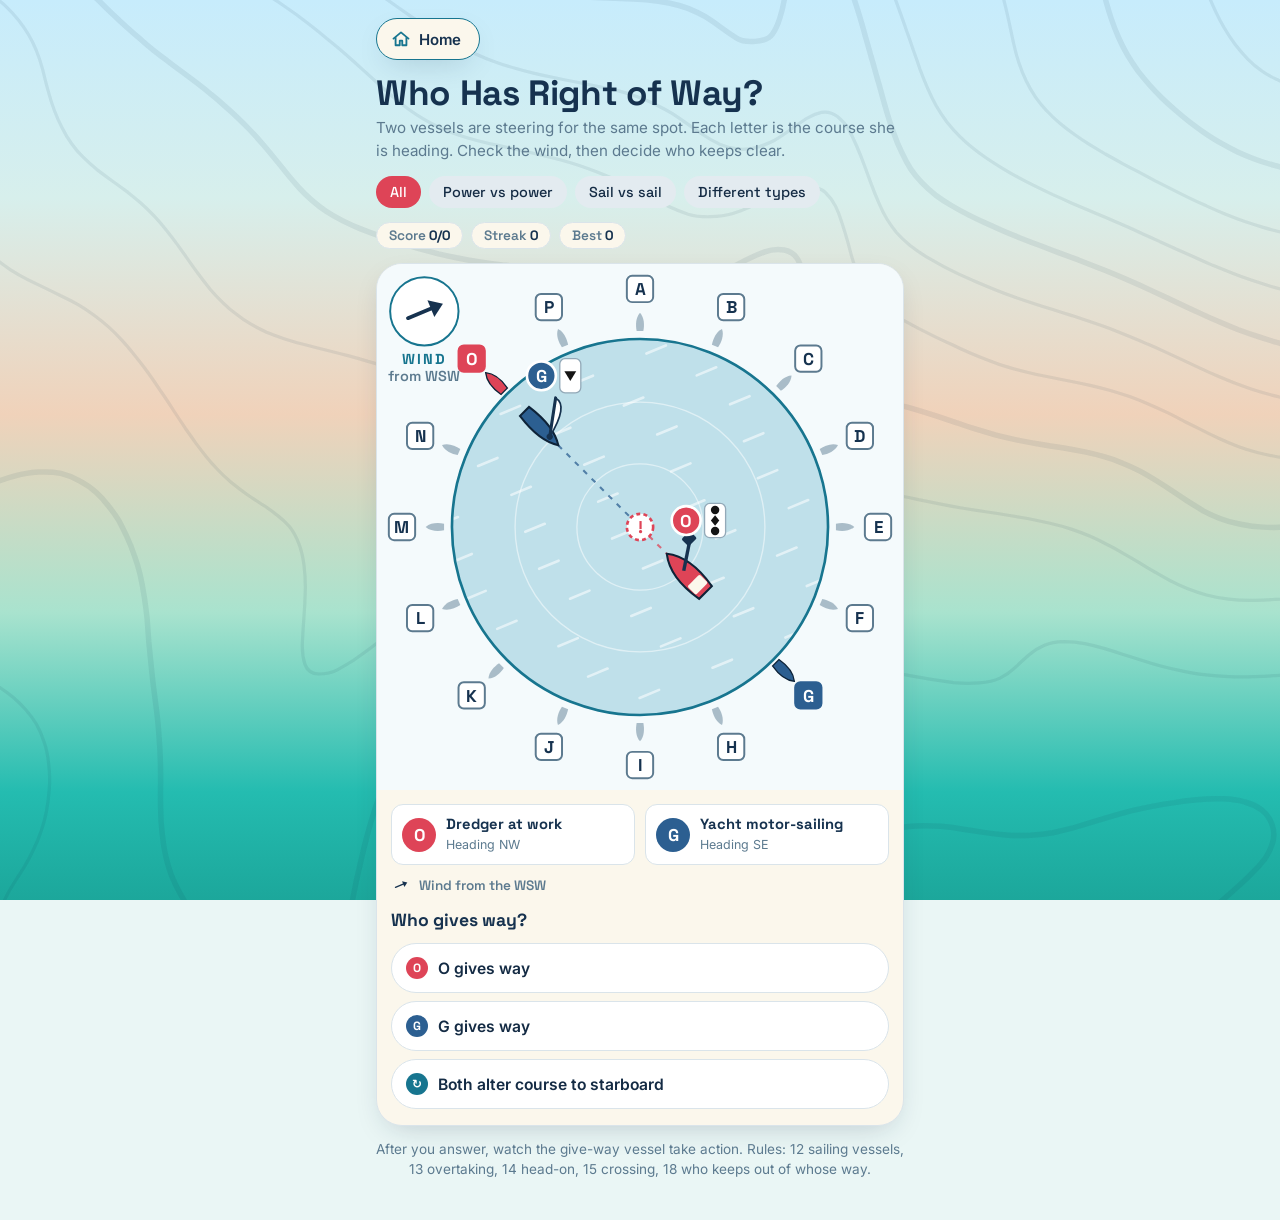
==== right-of-way/index.html @ 63a22163 "Update" ====
<!doctype html>
<html lang="en">
<head>
<meta charset="utf-8">
<meta name="viewport" content="width=device-width,initial-scale=1,viewport-fit=cover">
<title>Right of Way · Sailing Theory</title>
<meta name="description" content="Two vessels on a collision course: work out who gives way.">
<meta name="theme-color" content="#16324F">
<link rel="manifest" href="../manifest.json">
<link rel="icon" type="image/png" sizes="192x192" href="../icons/icon-192.png">
<link rel="apple-touch-icon" href="../icons/apple-touch-icon.png">
<link rel="preconnect" href="https://fonts.googleapis.com">
<link rel="stylesheet" href="https://fonts.googleapis.com/css2?family=Space+Grotesk:wght@500;600;700&family=Inter:wght@400;500;600;700&family=Playfair+Display:ital,wght@1,700&family=IBM+Plex+Mono:wght@500;600&display=swap">
<link rel="stylesheet" href="../shared/css/base.css">
<style>
/* Layout: one column — header, practice chips, score, then the chart card with the two vessels, the answer buttons and the explanation */
[hidden]{display:none!important}
main{max-width:560px;margin:0 auto;padding:calc(env(safe-area-inset-top,0px) + 18px) max(16px,env(safe-area-inset-right,0px)) calc(env(safe-area-inset-bottom,0px) + 40px) max(16px,env(safe-area-inset-left,0px));display:flex;flex-direction:column;gap:14px}
h1{font-size:clamp(1.6rem,6vw,2.2rem);color:var(--heading)}
.sub{color:var(--ink-muted);margin-top:4px;font-size:.95rem}
.chips{display:flex;flex-wrap:wrap;gap:8px}
.chip{border:0;background:var(--bg-sunk);color:var(--ink);font:500 .9rem var(--font-display);padding:7px 14px;border-radius:999px}
.chip[aria-pressed="true"]{background:var(--coral);color:#fff}
.stats{display:flex;gap:8px;flex-wrap:wrap}
.stat{background:var(--surface-ivory);border:1.5px solid var(--border);border-radius:999px;padding:4px 12px;font:600 .85rem var(--font-display);color:var(--ink-muted);font-variant-numeric:tabular-nums}
.stat b{color:var(--heading)}
.card{background:var(--surface-ivory);border:1.5px solid var(--border);border-radius:var(--radius-lg);box-shadow:var(--shadow);overflow:hidden}
.chart{display:block;width:100%;height:auto;background:#F4FAFC}
.vrow{display:grid;grid-template-columns:1fr 1fr;gap:10px;padding:14px 14px 0}
.vcard{display:grid;grid-template-columns:34px minmax(0,1fr);gap:10px;align-items:center;padding:10px;border-radius:var(--radius-sm);background:var(--bg-elevated);border:1.5px solid var(--border)}
.vcard .let{width:34px;height:34px;border-radius:50%;display:grid;place-items:center;color:#fff;font:700 17px var(--font-display)}
.vcard b{display:block;font:700 .92rem/1.25 var(--font-display);color:var(--heading)}
.vcard small{display:block;color:var(--ink-muted);font-size:.78rem;margin-top:2px}
.wind{margin:10px 14px 0;font:600 .85rem var(--font-display);color:var(--ink-muted);display:flex;align-items:center;gap:8px}
.wind svg{width:20px;height:20px}
.q{padding:14px 14px 0;font:700 1.1rem var(--font-display);color:var(--heading)}
.opts{display:grid;gap:8px;padding:12px 14px 16px}
.opt{display:flex;align-items:center;gap:10px;min-height:50px;padding:10px 14px;border-radius:999px;border:1.5px solid var(--border);background:var(--bg-elevated);color:var(--ink);font:600 .98rem var(--font-body);text-align:start}
.opt .dot{width:22px;height:22px;border-radius:50%;flex:none;display:grid;place-items:center;color:#fff;font:700 12px var(--font-display)}
.opt:not([disabled]):active{transform:scale(.985)}
.opt[disabled]{opacity:.55}
.opt.right{border-color:var(--ok);background:var(--ok-soft);opacity:1}
.opt.wrong{border-color:var(--coral);background:var(--bad-soft);opacity:1}
.result{margin:0 14px;padding:14px;border-radius:var(--radius-md);display:flex;flex-direction:column;gap:8px}
.result.ok{background:var(--ok-soft)}.result.bad{background:var(--bad-soft)}
.result h2{font-size:1.15rem}
.result.ok h2{color:var(--ok)}.result.bad h2{color:var(--coral-deep)}
.result p{font-size:.95rem;line-height:1.5}
.result .rule{font:600 .78rem var(--f-mono);color:var(--ink-muted);letter-spacing:.03em}
.result .note{font-size:.88rem;color:var(--ink-muted)}
.btns{display:grid;grid-template-columns:1fr 2fr;gap:10px;padding:14px}
.btn{border:0;min-height:48px;border-radius:999px;font:700 1rem var(--font-display)}
.btn.primary{background:var(--btn-primary);color:#fff}
.btn.ghost{background:var(--bg-sunk);color:var(--ink)}
.howto{font-size:.85rem;color:var(--ink-muted);text-align:center;line-height:1.45}
@keyframes blow{to{stroke-dashoffset:-60}}
.streak{animation:blow 2.4s linear infinite}
@media (prefers-reduced-motion:reduce){.streak{animation:none}}
</style>
</head>
<body>
<main>
  <nav class="mg-topnav"><a class="mg-home" href="../"><svg viewBox="0 0 24 24" aria-hidden="true"><path d="M3 11.5 12 4l9 7.5" fill="none" stroke="currentColor" stroke-width="2.2" stroke-linecap="round" stroke-linejoin="round"/><path d="M5.5 10v9.5h5v-5.5h3v5.5h5V10" fill="none" stroke="currentColor" stroke-width="2.2" stroke-linejoin="round"/></svg><span>Home</span></a></nav>
  <header>
    <h1>Who Has Right of Way?</h1>
    <p class="sub">Two vessels are steering for the same spot. Each letter is the course she is heading. Check the wind, then decide who keeps clear.</p>
  </header>
  <nav class="chips" id="chips" aria-label="Practice"></nav>
  <div class="stats"><span class="stat">Score <b id="s-score">0/0</b></span><span class="stat">Streak <b id="s-streak">0</b></span><span class="stat">Best <b id="s-best">0</b></span></div>

  <section class="card" aria-live="polite">
    <svg class="chart" id="chart" viewBox="0 0 400 400" role="img" aria-label="Two vessels on a collision course"></svg>
    <div class="vrow" id="vrow"></div>
    <div class="wind" id="wind"></div>
    <div class="q">Who gives way?</div>
    <div class="opts" id="opts"></div>
    <div class="result" id="result" hidden></div>
    <div class="btns" id="btns" hidden><button class="btn ghost" id="b-replay" type="button">Replay</button><button class="btn primary" id="b-next" type="button">Next situation</button></div>
  </section>
  <p class="howto">After you answer, watch the give-way vessel take action. Rules: 12 sailing vessels, 13 overtaking, 14 head-on, 15 crossing, 18 who keeps out of whose way.</p>
</main>

<script>
// ---------- basics ----------
const LET='ABCDEFGHIJKLMNOP'.split('');                     // 16 courses, A = north, clockwise every 22.5°
const PTS=['N','NNE','NE','ENE','E','ESE','SE','SSE','S','SSW','SW','WSW','W','WNW','NW','NNW'];
const C=['#DE4457','#2C5F91'];                              // vessel 1 coral, vessel 2 blue
const CX=200,CY=200;                                        // centre of the chart = where they would collide
const rad=d=>d*Math.PI/180;
const norm=a=>((a%360)+540)%360-180;                        // any angle -> -180..180
const vel=h=>[Math.sin(rad(h)),-Math.cos(rad(h))];          // heading -> direction on screen (y points down)
const brg=(dx,dy)=>(Math.atan2(dx,-dy)*180/Math.PI+360)%360;// direction -> bearing 0..360
const rnd=n=>Math.floor(Math.random()*n);
const pick=a=>a[rnd(a.length)];

// ---------- vessel types ----------
// cat decides the Rule 18 order. spd = rough speed, so overtaking can happen.
const TYPES={
 motor:    {name:'Motor boat',cat:'power',spd:2,draw:'motor'},
 ship:     {name:'Cargo ship',cat:'power',spd:1.5,draw:'ship'},
 tug:      {name:'Tug towing a barge',cat:'power',spd:.8,draw:'tug',note:'A tug towing normally is simply a power-driven vessel. She only counts as restricted in her ability to manoeuvre if the tow stops her turning away.'},
 motorsail:{name:'Yacht motor-sailing',cat:'power',spd:1.3,draw:'yacht',shape:'coneDown',note:'Sails up but engine running: she is a power-driven vessel (Rule 3). By day she shows a cone, point down.'},
 yacht:    {name:'Sailing yacht',cat:'sail',spd:1.2,draw:'yacht'},
 dinghy:   {name:'Sailing dinghy',cat:'sail',spd:1,draw:'dinghy'},
 fishing:  {name:'Trawler, fishing',cat:'fishing',spd:.7,draw:'fishing',shape:'cones'},
 nuc:      {name:'Ship not under command',cat:'nuc',spd:.5,draw:'ship',shape:'balls2'},
 dredger:  {name:'Dredger at work',cat:'ram',spd:.5,draw:'dredger',shape:'bdb'},
 tugram:   {name:'Tug towing, restricted',cat:'ram',spd:.6,draw:'tug',shape:'bdb',note:'This tug cannot turn away from her course because of the tow, so she is restricted in her ability to manoeuvre (ball-diamond-ball).'},
 cbd:      {name:'Tanker constrained by draught',cat:'cbd',spd:1.3,draw:'ship',shape:'cyl'}
};
const RANK={nuc:1,ram:1,cbd:2,fishing:3,sail:4,power:5};   // lower number = more priority (Rule 18)
const CATNAME={nuc:'vessel not under command',ram:'vessel restricted in her ability to manoeuvre',cbd:'vessel constrained by her draught',fishing:'vessel engaged in fishing',sail:'sailing vessel',power:'power-driven vessel'};
const POWER=['motor','ship','tug','motorsail'],SAIL=['yacht','dinghy'],ALLK=Object.keys(TYPES);
const isPow=t=>t.cat==='power'||t.cat==='cbd';             // a vessel constrained by draught is still power-driven

// ---------- make a situation ----------
// Both vessels are placed so that, on their present course and speed, they arrive at the centre together:
// a steady bearing and closing range, so risk of collision always exists.
const MODES=[['all','All'],['power','Power vs power'],['sail','Sail vs sail'],['mixed','Different types']];
function makeSituation(mode){
  if(mode==='all')mode=pick(['power','sail','mixed','mixed']); // a fair mix instead of mostly different types
  for(let tries=0;tries<5000;tries++){
    let k1,k2;
    if(mode==='power'){k1=pick(POWER);k2=pick(POWER)}
    else if(mode==='sail'){k1=pick(SAIL);k2=pick(SAIL)}
    else{k1=pick(ALLK);k2=pick(ALLK);if(mode==='mixed'&&RANK[TYPES[k1].cat]===RANK[TYPES[k2].cat])continue}
    const t=[TYPES[k1],TYPES[k2]];
    const idx=[rnd(16),rnd(16)];if(idx[0]===idx[1])continue;
    const h=idx.map(i=>i*22.5),wi=rnd(16),w=wi*22.5;        // w = direction the wind blows FROM
    const rwa=h.map(x=>norm(w-x));                          // wind angle on each bow: + starboard, - port
    // sailing vessels can't point closer than 45° to the wind, and a dead run makes the tack unclear
    if(t.some((x,i)=>x.cat==='sail'&&(Math.abs(rwa[i])<45||Math.abs(rwa[i])>157.5)))continue;
    const s=t.map(x=>x.spd*(.85+Math.random()*.3));
    let p=h.map((x,i)=>{const v=vel(x);return [-v[0]*s[i],-v[1]*s[i]]});
    const d=p.map(q=>Math.hypot(q[0],q[1])),m=Math.max(...d);
    if(Math.min(...d)/m<.45)continue;                       // keep both vessels well away from the centre
    const k=106/m;p=p.map(q=>[q[0]*k,q[1]*k]);
    if(Math.hypot(p[0][0]-p[1][0],p[0][1]-p[1][1])<50)continue; // start far enough apart to read the picture
    const rb12=norm(brg(p[1][0]-p[0][0],p[1][1]-p[0][1])-h[0]); // where 2 is, seen from 1 (+ = starboard)
    const rb21=norm(brg(p[0][0]-p[1][0],p[0][1]-p[1][1])-h[1]);
    const near=(x,b,tol)=>Math.abs(Math.abs(x)-b)<tol;
    if(near(rb12,112.5,6)||near(rb21,112.5,6))continue;     // too close to the overtaking line to judge
    const bothPow=isPow(t[0])&&isPow(t[1]);
    const headOn=bothPow&&Math.abs(rb12)<6&&Math.abs(rb21)<6;
    if(bothPow&&!headOn&&Math.abs(rb12)<20&&Math.abs(rb21)<20)continue; // "nearly head-on": leave out, it's a judgement call
    let over=0;if(Math.abs(rb12)>112.5)over=2;else if(Math.abs(rb21)>112.5)over=1; // vessel number that is overtaking
    let give,kind,rule,why=[],tack=null;
    const n1=0,n2=1,R=[RANK[t[0].cat],RANK[t[1].cat]];
    if(over){
      if(R[over-1]<3)continue;                              // a ship not under command / restricted / CBD overtaking: unrealistic
      give=over;kind='overtaking';rule='Rule 13';
    } else if(R[0]!==R[1]){
      give=R[0]>R[1]?1:2;kind='types';rule=t.some(x=>x.cat==='cbd')&&t[give-1].cat!=='nuc'&&t[give-1].cat!=='ram'?'Rule 18 (d)':'Rule 18';
    } else if(bothPow){
      if(headOn){give='both';kind='headon';rule='Rule 14'}
      else{give=rb12>0?1:2;kind='crossing';rule='Rule 15'}
    } else if(t[0].cat==='sail'){
      tack=rwa.map(x=>x>0?'starboard':'port');
      if(tack[0]!==tack[1]){give=tack[0]==='port'?1:2;kind='tacks';rule='Rule 12 (a)(i)'}
      else{
        const u=vel(w);                                     // pointing towards where the wind comes from
        const pr=p.map(q=>q[0]*u[0]+q[1]*u[1]);
        if(Math.abs(pr[0]-pr[1])<18)continue;               // windward vessel must be clear to see
        give=pr[0]>pr[1]?1:2;kind='windward';rule='Rule 12 (a)(ii)';
      }
    } else continue;                                        // two fishing / two restricted: no rule between them, leave out
    return {keys:[k1,k2],t,idx,h,w,wi,rwa,s,p,rb:[rb12,rb21],give,kind,rule,tack};
  }
}

// ---------- explanation ----------
function explain(S){
  const A=LET[S.idx[0]],B=LET[S.idx[1]],L=[A,B],t=S.t;
  const g=S.give==='both'?null:S.give-1,so=g===null?null:1-g;
  let main='';
  if(S.kind==='overtaking') main=`${L[g]} is coming up from more than 22.5° abaft ${L[so]}'s beam, so ${L[g]} is the overtaking vessel and must keep out of the way until she is past and clear (Rule 13). This beats every other rule, even for a sailing vessel overtaking a power-driven one.`;
  else if(S.kind==='types'){
    main=`${L[g]} is a ${CATNAME[t[g].cat]} and ${L[so]} is a ${CATNAME[t[so].cat]}. A ${CATNAME[t[g].cat]} keeps out of the way of a ${CATNAME[t[so].cat]} (Rule 18).`;
    if(t[so].cat==='cbd')main+=` Strictly, ${L[g]} must not impede a vessel constrained by her draught, and the tanker must navigate with particular caution (Rule 18 d).`;
  }
  else if(S.kind==='headon') main=`Two power-driven vessels meeting head-on, each seeing the other dead ahead. Both alter course to starboard so they pass port to port (Rule 14).`;
  else if(S.kind==='crossing') main=`Two power-driven vessels crossing. ${L[g]} has ${L[so]} on her own starboard side, so ${L[g]} gives way and should avoid crossing ahead, usually by turning to starboard and passing astern (Rule 15).`;
  else if(S.kind==='tacks') main=`${L[0]} has the wind on her ${S.tack[0]} side (${S.tack[0]} tack) and ${L[1]} on her ${S.tack[1]} side (${S.tack[1]} tack). On different tacks, the port-tack vessel keeps out of the way (Rule 12).`;
  else if(S.kind==='windward') main=`Both have the wind on their ${S.tack[0]} side (${S.tack[0]} tack). ${L[g]} is further upwind (to windward), and on the same tack the windward vessel keeps out of the way (Rule 12).`;
  let act=S.give==='both'?'':`Give-way vessel ${L[g]}: take early and substantial action (Rule 16). Stand-on vessel ${L[so]}: keep course and speed, but act if ${L[g]} does nothing (Rule 17).`;
  const notes=[...new Set(t.map(x=>x.note).filter(Boolean))];
  return {main,act,notes};
}

// ---------- drawing ----------
const hull=(l,w)=>`M0 ${-l} C${w} ${-l*.45} ${w} ${l*.35} ${w*.75} ${l} L${-w*.75} ${l} C${-w} ${l*.35} ${-w} ${-l*.45} 0 ${-l}Z`;
const HS='stroke="#0E2338" stroke-width="1.2"';
function sail(rwa,size){
  // boom swings to leeward: almost centred close-hauled, well out on a run
  const a=rad(Math.max(6,Math.min(80,(Math.abs(rwa)-30)*.65))),sx=rwa>0?-1:1;
  const my=-size*.3,ex=sx*Math.sin(a)*size,ey=my+Math.cos(a)*size;
  const qx=ex/2+sx*size*.5,qy=(my+ey)/2-size*.08;
  return `<path d="M0 ${my} Q${qx.toFixed(1)} ${qy.toFixed(1)} ${ex.toFixed(1)} ${ey.toFixed(1)}Z" fill="#FFFFFF" stroke="#16324F" stroke-width="1"/><line x1="0" y1="${my}" x2="${ex.toFixed(1)}" y2="${ey.toFixed(1)}" stroke="#16324F" stroke-width="1.8" stroke-linecap="round"/><circle cy="${my}" r="1.8" fill="#16324F"/>`;
}
function vessel(t,col,rwa){
  switch(t.draw){
    case'motor':return `<path d="M-3 12 L-10 32 M3 12 L10 32" stroke="#FFFFFF" stroke-width="2" opacity=".9"/><path d="${hull(13,6)}" fill="${col}" ${HS}/><rect x="-3.5" y="-2" width="7" height="7" rx="1.5" fill="#FBF7EC"/>`;
    case'ship':return `<path d="${hull(22,7.5)}" fill="${col}" ${HS}/><rect x="-4.5" y="-13" width="9" height="6" fill="#0E2338" opacity=".3"/><rect x="-4.5" y="-5" width="9" height="6" fill="#0E2338" opacity=".3"/><rect x="-6" y="9" width="12" height="7" rx="1" fill="#FBF7EC"/>`;
    case'tug':return `<line x1="0" y1="10" x2="0" y2="28" stroke="#16324F" stroke-width="1.2" stroke-dasharray="3 2"/><rect x="-7" y="28" width="14" height="24" rx="2" fill="#B9C9D3" stroke="#16324F"/><path d="${hull(11,6.5)}" fill="${col}" ${HS}/><rect x="-3" y="-4" width="6" height="6" rx="1" fill="#FBF7EC"/>`;
    case'yacht':return `<path d="${hull(14,5)}" fill="${col}" ${HS}/>${sail(rwa,23)}`;
    case'dinghy':return `<path d="${hull(9,4)}" fill="${col}" ${HS}/>${sail(rwa,15)}`;
    case'fishing':return `<path d="M-4 11 L-14 38 M4 11 L14 38 M-14 38 Q0 45 14 38" stroke="#16324F" stroke-width="1.1" stroke-dasharray="2 2" fill="none"/><path d="${hull(12,6)}" fill="${col}" ${HS}/><rect x="-3" y="-1" width="6" height="7" rx="1" fill="#FBF7EC"/>`;
    case'dredger':return `<path d="${hull(16,7)}" fill="${col}" ${HS}/><line x1="0" y1="-2" x2="15" y2="-12" stroke="#16324F" stroke-width="2"/><rect x="12" y="-16" width="7" height="6" rx="1" fill="#16324F"/><rect x="-5" y="6" width="10" height="7" rx="1" fill="#FBF7EC"/>`;
  }
  return '';
}
function dayShape(s){
  const k='#141414';
  const ball=y=>`<circle cy="${y}" r="3.2" fill="${k}"/>`,dia=y=>`<polygon points="0,${y-4} 3.2,${y} 0,${y+4} -3.2,${y}" fill="${k}"/>`;
  let g='';
  if(s==='balls2')g=ball(-4)+ball(4);
  if(s==='bdb')g=ball(-8)+dia(0)+ball(8);
  if(s==='cyl')g=`<rect x="-2.6" y="-5.5" width="5.2" height="11" fill="${k}"/>`;
  if(s==='coneDown')g=`<polygon points="-4.5,-3.5 4.5,-3.5 0,4" fill="${k}"/>`;
  if(s==='cones')g=`<polygon points="-4.5,-8 4.5,-8 0,-1" fill="${k}"/><polygon points="0,1 4.5,8 -4.5,8" fill="${k}"/>`;
  return `<rect x="-8" y="-13" width="16" height="26" rx="4" fill="#FFFFFF" stroke="#93A9B8"/>${g}`;
}
function badge(t,i){
  return `<g transform="translate(0 -40)"><circle r="11" fill="${C[i]}" stroke="#FFFFFF" stroke-width="2"/><text y="4.6" text-anchor="middle" font-family="Space Grotesk,sans-serif" font-weight="700" font-size="13" fill="#FFFFFF">${LET[S.idx[i]]}</text>${t.shape?`<g transform="translate(22 0)">${dayShape(t.shape)}</g>`:''}</g>`;
}
function ringArrow(i,sel){
  const h=i*22.5,v=vel(h),x=CX+v[0]*156,y=CY+v[1]*156,lx=CX+v[0]*181,ly=CY+v[1]*181;
  const col=sel>=0?C[sel]:'#A9BCC8';
  return `<g transform="translate(${x.toFixed(1)} ${y.toFixed(1)}) rotate(${h})"><path d="${hull(sel>=0?10:7,sel>=0?4.6:3.4)}" fill="${col}" ${sel>=0?'stroke="#0E2338" stroke-width="1"':''}/></g>
  <g transform="translate(${lx.toFixed(1)} ${ly.toFixed(1)})"><rect x="-10" y="-10" width="20" height="20" rx="4" fill="${sel>=0?C[sel]:'#FFFFFF'}" stroke="${sel>=0?C[sel]:'#5C7A8F'}" stroke-width="1.5"/><text y="4.8" text-anchor="middle" font-family="Space Grotesk,sans-serif" font-weight="700" font-size="13" fill="${sel>=0?'#FFFFFF':'#16324F'}">${LET[i]}</text></g>`;
}
function windArrow(w,size){
  // arrow drawn pointing the way the wind blows (from w towards w+180)
  return `<g transform="rotate(${w+180})"><line x1="0" y1="${size*.75}" x2="0" y2="${-size*.45}" stroke="#16324F" stroke-width="${size*.16}" stroke-linecap="round"/><polygon points="0,${-size*.85} ${size*.38},${-size*.3} ${-size*.38},${-size*.3}" fill="#16324F"/></g>`;
}
function drawChart(){
  const el=document.getElementById('chart');
  let streaks='';for(let x=-150;x<=150;x+=30){const off=rnd(60);streaks+=`<line class="streak" x1="${x}" y1="-170" x2="${x}" y2="170" stroke="#FFFFFF" stroke-width="2" stroke-linecap="round" stroke-dasharray="16 44" style="stroke-dashoffset:${off}px;animation-delay:-${(off/25).toFixed(2)}s"/>`}
  let ring='';for(let i=0;i<16;i++)ring+=ringArrow(i,S.idx.indexOf(i));
  const tracks=S.p.map((q,i)=>`<line x1="${CX+q[0]}" y1="${CY+q[1]}" x2="${CX}" y2="${CY}" stroke="${C[i]}" stroke-width="1.6" stroke-dasharray="4 5" opacity=".75"/>`).join('');
  const boats=S.t.map((t,i)=>`<g id="v${i}"><g class="rot">${vessel(t,C[i],S.rwa[i])}</g>${badge(t,i)}</g>`).join('');
  el.innerHTML=`<defs><clipPath id="sea"><circle cx="${CX}" cy="${CY}" r="143"/></clipPath></defs>
   <circle cx="${CX}" cy="${CY}" r="143" fill="#BFE0EA"/>
   <g clip-path="url(#sea)"><g transform="translate(${CX} ${CY}) rotate(${S.w})" opacity=".55">${streaks}</g>
   <circle cx="${CX}" cy="${CY}" r="95" fill="none" stroke="#FFFFFF" stroke-width="1" opacity=".5"/><circle cx="${CX}" cy="${CY}" r="48" fill="none" stroke="#FFFFFF" stroke-width="1" opacity=".5"/></g>
   <circle cx="${CX}" cy="${CY}" r="143" fill="none" stroke="#17758F" stroke-width="2"/>
   ${ring}
   <g transform="translate(36 36)"><circle r="26" fill="#FFFFFF" stroke="#17758F" stroke-width="1.5"/>${windArrow(S.w,18)}</g>
   <text x="36" y="76" text-anchor="middle" font-family="Space Grotesk,sans-serif" font-weight="700" font-size="11" letter-spacing="1.5" fill="#17758F">WIND</text>
   <text x="36" y="89" text-anchor="middle" font-family="Space Grotesk,sans-serif" font-weight="600" font-size="11" fill="#5C7A8F">from ${PTS[S.wi]}</text>
   ${tracks}
   <g id="mark"><circle cx="${CX}" cy="${CY}" r="10" fill="#FFFFFF" stroke="#DE4457" stroke-width="2" stroke-dasharray="3 2.5"/><text x="${CX}" y="${CY+4.5}" text-anchor="middle" font-family="Space Grotesk,sans-serif" font-weight="700" font-size="13" fill="#DE4457">!</text></g>
   ${boats}`;
  placeBoats(S.p.map(q=>[CX+q[0],CY+q[1]]),S.h);
}
function placeBoats(pos,hd){
  pos.forEach((q,i)=>{const g=document.getElementById('v'+i);if(!g)return;
    g.setAttribute('transform',`translate(${q[0].toFixed(1)} ${q[1].toFixed(1)})`);
    g.querySelector('.rot').setAttribute("transform",`rotate(${hd[i].toFixed(1)}) scale(1.3)`)});
}

// ---------- after answering: show the manoeuvre ----------
// Both keep going towards the centre; the give-way vessel (or both, head-on) turns to starboard and may slow.
// We try a few turns and pick the first that keeps a safe gap, so the picture never shows a collision.
const DUR=4.2,MEET=3;                                       // seconds of animation; without action they meet at 3 s
function simulate(plan,tEnd,collect){
  const pos=S.p.map(q=>[CX+q[0],CY+q[1]]),hd=[...S.h],sp=S.p.map(q=>Math.hypot(q[0],q[1])/MEET);
  let minD=1e9,frames=[];const dt=1/30;
  for(let tt=0;tt<=tEnd+1e-9;tt+=dt){
    for(let i=0;i<2;i++){
      const pl=plan[i];let f=1;
      if(pl&&tt>.25){const k=Math.min(1,(tt-.25)/.7);hd[i]=S.h[i]+pl.turn*k;f=1-(1-pl.slow)*k}
      const v=vel(hd[i]);pos[i][0]+=v[0]*sp[i]*f*dt;pos[i][1]+=v[1]*sp[i]*f*dt;
    }
    minD=Math.min(minD,Math.hypot(pos[0][0]-pos[1][0],pos[0][1]-pos[1][1]));
    if(collect)frames.push([pos.map(q=>[...q]),[...hd]]);
  }
  return {minD,frames};
}
function bestPlan(){
  const who=S.give==='both'?[0,1]:[S.give-1];
  const turns=S.give==='both'?[30,45,60,75]:[40,60,80,100,120,140],slows=[1,.7,.5,.3,.15];
  for(const sl of slows)for(const tu of turns){
    const plan=[null,null];who.forEach(i=>plan[i]={turn:tu,slow:sl});
    if(simulate(plan,DUR+1.5).minD>40)return plan;
  }
  const plan=[null,null];who.forEach(i=>plan[i]={turn:90,slow:.2});return plan;
}
let anim=null;
function play(){
  cancelAnimationFrame(anim);
  const {frames}=simulate(bestPlan(),DUR,true);
  document.getElementById('mark').style.opacity='.25';
  const t0=performance.now();
  const step=now=>{const i=Math.min(frames.length-1,Math.floor((now-t0)/1000*30));placeBoats(frames[i][0],frames[i][1]);if(i<frames.length-1)anim=requestAnimationFrame(step)};
  if(matchMedia('(prefers-reduced-motion: reduce)').matches){const f=frames[frames.length-1];placeBoats(f[0],f[1]);return}
  anim=requestAnimationFrame(step);
}

// ---------- state + screen ----------
const KEY='st-right-of-way-v1';
let st={mode:'all',right:0,done:0,streak:0,best:0};
try{Object.assign(st,JSON.parse(localStorage.getItem(KEY)||'{}'))}catch(e){}
const save=()=>{try{localStorage.setItem(KEY,JSON.stringify(st))}catch(e){}};
let S=null,answered=false;

function renderStats(){
  document.getElementById('s-score').textContent=`${st.right}/${st.done}`;
  document.getElementById('s-streak').textContent=st.streak;
  document.getElementById('s-best').textContent=st.best;
  document.getElementById('chips').innerHTML=MODES.map(([k,n])=>`<button class="chip" type="button" data-m="${k}" aria-pressed="${st.mode===k}">${n}</button>`).join('');
}
function newSituation(){
  cancelAnimationFrame(anim);
  // skip the rare layouts where the give-way manoeuvre can't be shown with a clear gap
  for(let i=0;i<30;i++){S=makeSituation(st.mode);if(simulate(bestPlan(),DUR+1.5).minD>40)break}
  answered=false;
  drawChart();
  document.getElementById('vrow').innerHTML=S.t.map((t,i)=>`<div class="vcard"><span class="let" style="background:${C[i]}">${LET[S.idx[i]]}</span><span><b>${t.name}</b><small>Heading ${PTS[S.idx[i]]}</small></span></div>`).join('');
  document.getElementById('wind').innerHTML=`<svg viewBox="-20 -20 40 40" aria-hidden="true">${windArrow(S.w,16)}</svg>Wind from the ${PTS[S.wi]}`;
  const A=LET[S.idx[0]],B=LET[S.idx[1]];
  const opts=[[1,`${A} gives way`,C[0],A],[2,`${B} gives way`,C[1],B],['both','Both alter course to starboard','#17758F','↻']];
  document.getElementById('opts').innerHTML=opts.map(([v,txt,col,l])=>`<button class="opt" type="button" data-v="${v}"><span class="dot" style="background:${col}">${l}</span>${txt}</button>`).join('');
  document.getElementById('result').hidden=true;document.getElementById('btns').hidden=true;
  renderStats();
}
function answer(v){
  if(answered)return;answered=true;
  const ok=String(v)===String(S.give);
  st.done++;if(ok){st.right++;st.streak++;st.best=Math.max(st.best,st.streak)}else st.streak=0;save();
  document.querySelectorAll('.opt').forEach(b=>{b.disabled=true;
    if(b.dataset.v===String(S.give))b.classList.add('right');else if(b.dataset.v===String(v))b.classList.add('wrong')});
  const e=explain(S),L=S.idx.map(i=>LET[i]);
  const head=S.give==='both'?'Both alter to starboard':`${L[S.give-1]} gives way, ${L[2-S.give]} stands on`;
  const r=document.getElementById('result');
  r.className='result '+(ok?'ok':'bad');
  r.innerHTML=`<h2>${ok?'Correct!':'Not quite.'} ${head}</h2><p>${e.main}</p>${e.act?`<p>${e.act}</p>`:''}${e.notes.map(n=>`<p class="note">${n}</p>`).join('')}<span class="rule">${S.rule}</span>`;
  r.hidden=false;document.getElementById('btns').hidden=false;
  renderStats();play();
}
document.getElementById('opts').addEventListener('click',e=>{const b=e.target.closest('.opt');if(b)answer(b.dataset.v)});
document.getElementById('chips').addEventListener('click',e=>{const b=e.target.closest('.chip');if(!b)return;st.mode=b.dataset.m;save();newSituation()});
document.getElementById('b-next').onclick=()=>{newSituation();window.scrollTo({top:0,behavior:'smooth'})};
document.getElementById('b-replay').onclick=()=>{placeBoats(S.p.map(q=>[CX+q[0],CY+q[1]]),S.h);setTimeout(play,250)};
newSituation();
</script>
<script src="../shared/js/app.js"></script>
</body>
</html>
---- shared/css/base.css ----
/* Sailing Theory — shared theme (copied from Master GMDSS), taken from the Sail la Vie "Nautical" look:
   Space Grotesk headings, Inter text, Playfair Display italic wordmark,
   navy/teal/coral palette, ivory cards, pill buttons, reef gradient + depth-contour background.
   Every module links this file first, then its own stylesheet. */

:root{
  /* Sail la Vie palette */
  --bg:#EAF6F5; --bg-elevated:#FFFFFF; --bg-sunk:#E3EBF0;
  --ink:#142B44; --ink-muted:#5C7A8F; --ink-faint:#93A9B8;
  --navy:#16324F; --navy-deep:#0E2338; --navy-soft:#2C5F91;
  --gold:#C9A24B; --water:#BFE0EA; --coral:#DE4457; --coral-deep:#C23348;
  --teal:#17758F; --sunset-orange:#FB8258;
  --pastel-blue:#E9F5FD; --pastel-mint:#E7F7F2; --pastel-cream:#FEF5E1; --pastel-rose:#FDEDF0;
  --surface-ivory:#FBF7EC; --sheet-bg:#EFEAE0;
  --border:#DAE4EA; --shadow:0 10px 30px -12px rgba(20,43,68,0.25);
  --radius-lg:26px; --radius-md:18px; --radius-sm:12px;
  --font-display:'Space Grotesk',system-ui,sans-serif;
  --font-body:'Inter',system-ui,-apple-system,'Segoe UI',sans-serif;
  --font-wordmark:'Playfair Display',Georgia,serif;
  --bg-gradient:linear-gradient(180deg,#C7ECFC 0%,#D7EFEC 22%,#F0D2BA 46%,#A9E3CE 68%,#24BCB0 88%,#1CA79B 100%);
  --contour-opacity:.08;

  /* names used inside the modules, mapped onto the palette above */
  --paper:var(--surface-ivory); --muted:var(--ink-muted); --line:var(--border);
  --accent:var(--coral); --accent-soft:#FBE3E6; --sea:var(--teal); --sea-soft:#E1F1F4;
  --ok:#1E8A5A; --ok-soft:#E3F4EC; --bad:var(--coral-deep); --bad-soft:#FBE4E6; --hi:var(--pastel-cream);
  --f-display:var(--font-display); --f-body:var(--font-body); --f-mono:'IBM Plex Mono',ui-monospace,Consolas,monospace;
  --btn-primary:linear-gradient(90deg,var(--navy),var(--teal));
  --heading:var(--navy);
  color-scheme:light;
}
@media (prefers-color-scheme: dark){:root:not([data-theme="light"]){
  --bg:#0A1622; --bg-elevated:#122236; --bg-sunk:#0E1B2A;
  --ink:#E9F0F5; --ink-muted:#8FA8BC; --ink-faint:#5C7488;
  --navy:#2C5F91; --navy-deep:#16324F; --navy-soft:#3E76AC;
  --gold:#D9BB6E; --water:#1D3A4E; --coral:#E1725F; --coral-deep:#C85742;
  --teal:#3FA9C2; --sunset-orange:#E1725F;
  --pastel-blue:#132C42; --pastel-mint:#0F3030; --pastel-cream:#2C2819; --pastel-rose:#33202A;
  --surface-ivory:var(--bg-elevated); --sheet-bg:var(--bg);
  --border:#1E3448; --shadow:0 10px 30px -12px rgba(0,0,0,0.5);
  --bg-gradient:var(--bg); --contour-opacity:.032;
  --accent-soft:#3a2219; --sea-soft:#14303f; --ok:#5fcf7a; --ok-soft:#173222; --bad-soft:#3a1c1b;
  --heading:var(--ink);
  color-scheme:dark}}
:root[data-theme="dark"]{
  --bg:#0A1622; --bg-elevated:#122236; --bg-sunk:#0E1B2A;
  --ink:#E9F0F5; --ink-muted:#8FA8BC; --ink-faint:#5C7488;
  --navy:#2C5F91; --navy-deep:#16324F; --navy-soft:#3E76AC;
  --gold:#D9BB6E; --water:#1D3A4E; --coral:#E1725F; --coral-deep:#C85742;
  --teal:#3FA9C2; --sunset-orange:#E1725F;
  --pastel-blue:#132C42; --pastel-mint:#0F3030; --pastel-cream:#2C2819; --pastel-rose:#33202A;
  --surface-ivory:var(--bg-elevated); --sheet-bg:var(--bg);
  --border:#1E3448; --shadow:0 10px 30px -12px rgba(0,0,0,0.5);
  --bg-gradient:var(--bg); --contour-opacity:.032;
  --accent-soft:#3a2219; --sea-soft:#14303f; --ok:#5fcf7a; --ok-soft:#173222; --bad-soft:#3a1c1b;
  --heading:var(--ink);
  color-scheme:dark}

/* background: reef gradient with the faint depth contours of a nautical chart on top */
*{box-sizing:border-box}
html{background-color:var(--bg);min-height:100%}
html::before{content:"";position:fixed;inset:0;z-index:-2;pointer-events:none;background:var(--bg-gradient)}
body{margin:0;background:transparent;color:var(--ink);font:15px/1.5 var(--font-body);-webkit-font-smoothing:antialiased;isolation:isolate;min-height:100vh}
body::before{content:"";position:fixed;inset:0;z-index:-1;pointer-events:none;background:url("../img/contour.svg") center/cover no-repeat;opacity:var(--contour-opacity)}
@media print{html{background:#fff}html::before,body::before{display:none}}
h1,h2,h3{font-family:var(--font-display);margin:0;line-height:1.1;letter-spacing:-.01em;text-wrap:balance}
p{margin:0}
button,input,textarea,select{font:inherit;color:inherit}
button{cursor:pointer}
:focus-visible{outline:2px solid var(--teal);outline-offset:2px}

/* shared pieces */
.mg-wordmark{font-family:var(--font-wordmark);font-style:italic;font-weight:700;color:var(--navy)}
.eyebrow{font-family:var(--font-display);font-size:12px;font-weight:600;letter-spacing:.14em;text-transform:uppercase;color:var(--ink-muted)}
.section-divider{display:flex;align-items:center;gap:12px;color:var(--navy)}
.section-divider::before,.section-divider::after{content:"";flex:1;height:1.5px;background:currentColor;opacity:.5}
.section-divider span{font-family:var(--font-display);font-size:13px;font-weight:700;letter-spacing:.18em;text-transform:uppercase}
.tint-blue{background:var(--pastel-blue)!important;border-color:var(--navy-soft)!important}
.tint-mint{background:var(--pastel-mint)!important;border-color:var(--teal)!important}
.tint-cream{background:var(--pastel-cream)!important;border-color:var(--gold)!important}
.tint-rose{background:var(--pastel-rose)!important;border-color:var(--coral)!important}
.mg-back{display:inline-flex;align-items:center;gap:6px;font-family:var(--font-display);font-size:12px;font-weight:700;letter-spacing:.14em;text-transform:uppercase;color:var(--teal);text-decoration:none}
@media (prefers-color-scheme: dark){:root:not([data-theme="light"]) .section-divider{color:var(--ink-muted)}}
:root[data-theme="dark"] .section-divider{color:var(--ink-muted)}

/* the Home button at the top of every module page: always visible while scrolling */
.mg-topnav{position:sticky;top:calc(env(safe-area-inset-top,0px) + 10px);z-index:60;display:flex;pointer-events:none}
.mg-home{pointer-events:auto;display:inline-flex;align-items:center;gap:8px;height:42px;padding:0 18px 0 14px;border-radius:999px;
  background:var(--surface-ivory);border:1.5px solid var(--teal);color:var(--heading);font:600 15px var(--font-body);text-decoration:none;box-shadow:var(--shadow)}
.mg-home svg{width:20px;height:20px;color:var(--teal)}
.mg-home:active{transform:scale(.97)}
@media print{.mg-topnav{display:none}}

/* a second pill next to Home that goes back to the section menu (Simulators, Exams, Study) */
.mg-topnav{gap:8px}
.mg-up{padding:0 16px 0 12px;border-color:var(--border)}
.mg-up span[aria-hidden]{font-size:20px;line-height:1;color:var(--teal);margin-top:-2px}

/* section menu pages (Study, Simulators, Exams, Scenarios): a heading, then one row per item */
.mg-hub{max-width:560px;margin:0 auto;padding-inline:max(16px,env(safe-area-inset-left,0px)) max(16px,env(safe-area-inset-right,0px));padding-block:calc(env(safe-area-inset-top,0px) + 18px) 48px;display:grid;gap:14px}
.mg-hub header h1{font-size:clamp(1.9rem,6vw,2.4rem);color:var(--heading)}
.mg-hub header p{color:var(--ink-muted);margin-top:6px}
.mg-list{display:grid;gap:10px}
.mg-item{display:grid;grid-template-columns:52px minmax(0,1fr) auto;gap:14px;align-items:center;min-height:76px;padding:12px 14px;border-radius:var(--radius-md);
  background:var(--surface-ivory);border:1.5px solid var(--border);box-shadow:var(--shadow);color:var(--ink);text-decoration:none}
.mg-item svg{width:52px;height:52px}
.mg-item b{display:block;font:700 16px var(--font-display);color:var(--heading)}
.mg-item small{display:block;font-size:13px;color:var(--ink-muted);line-height:1.35;margin-top:2px}
.mg-item::after{content:"›";font-size:26px;color:var(--teal);line-height:1}
a.mg-item:active{transform:scale(.985)}
.mg-item.soon{opacity:.62;box-shadow:none}
.mg-item.soon::after{content:none}
.mg-tag{padding:3px 9px;border-radius:999px;font:700 10px var(--font-display);letter-spacing:.06em;text-transform:uppercase;background:var(--navy);color:#fff;white-space:nowrap}
.mg-note{font-size:13px;color:var(--ink-muted);text-align:center}
.mg-note a{color:var(--teal);font-weight:600}

/* menu icons are drawn in the light palette; in dark mode they sit on a light chip so the navy parts stay visible */
.mg-item svg,.qcard svg{border-radius:14px}
@media (prefers-color-scheme: dark){:root:not([data-theme="light"]) .mg-item svg,:root:not([data-theme="light"]) .qcard svg{background:#DCE8EF;padding:4px}}
:root[data-theme="dark"] .mg-item svg,:root[data-theme="dark"] .qcard svg{background:#DCE8EF;padding:4px}
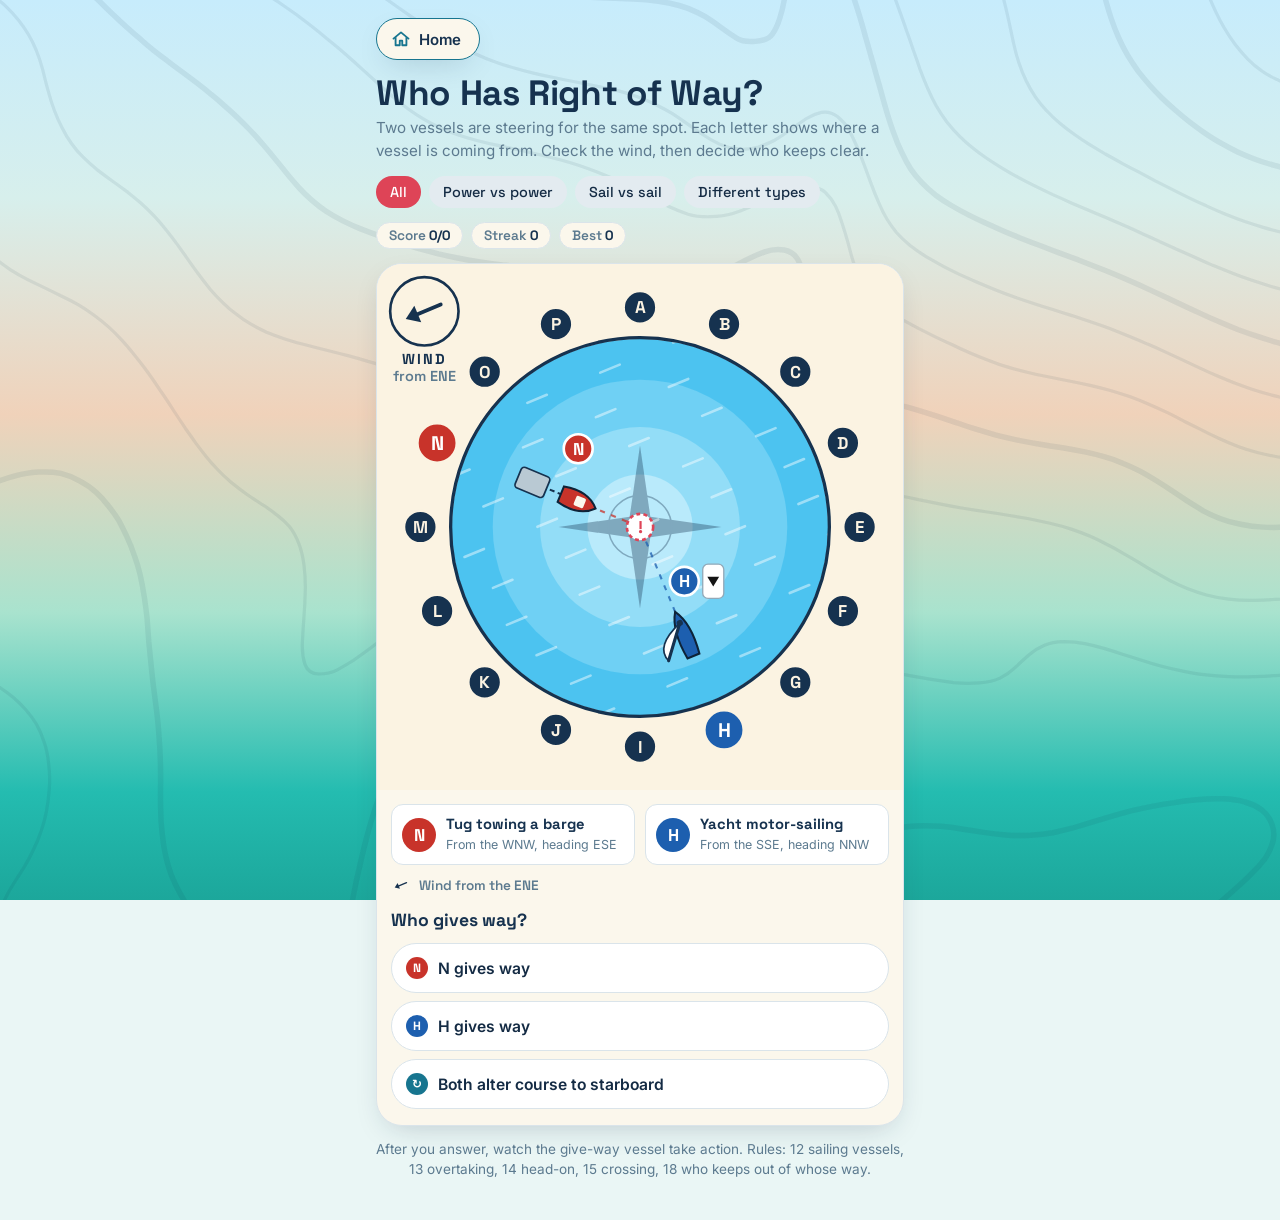
==== commit 08886901: "Update" ====
--- a/right-of-way/index.html
+++ b/right-of-way/index.html
@@ -25,7 +25,7 @@
 .stat{background:var(--surface-ivory);border:1.5px solid var(--border);border-radius:999px;padding:4px 12px;font:600 .85rem var(--font-display);color:var(--ink-muted);font-variant-numeric:tabular-nums}
 .stat b{color:var(--heading)}
 .card{background:var(--surface-ivory);border:1.5px solid var(--border);border-radius:var(--radius-lg);box-shadow:var(--shadow);overflow:hidden}
-.chart{display:block;width:100%;height:auto;background:#F4FAFC}
+.chart{display:block;width:100%;height:auto;background:#FBF3E2}
 .vrow{display:grid;grid-template-columns:1fr 1fr;gap:10px;padding:14px 14px 0}
 .vcard{display:grid;grid-template-columns:34px minmax(0,1fr);gap:10px;align-items:center;padding:10px;border-radius:var(--radius-sm);background:var(--bg-elevated);border:1.5px solid var(--border)}
 .vcard .let{width:34px;height:34px;border-radius:50%;display:grid;place-items:center;color:#fff;font:700 17px var(--font-display)}
@@ -63,7 +63,7 @@
   <nav class="mg-topnav"><a class="mg-home" href="../"><svg viewBox="0 0 24 24" aria-hidden="true"><path d="M3 11.5 12 4l9 7.5" fill="none" stroke="currentColor" stroke-width="2.2" stroke-linecap="round" stroke-linejoin="round"/><path d="M5.5 10v9.5h5v-5.5h3v5.5h5V10" fill="none" stroke="currentColor" stroke-width="2.2" stroke-linejoin="round"/></svg><span>Home</span></a></nav>
   <header>
     <h1>Who Has Right of Way?</h1>
-    <p class="sub">Two vessels are steering for the same spot. Each letter is the course she is heading. Check the wind, then decide who keeps clear.</p>
+    <p class="sub">Two vessels are steering for the same spot. Each letter shows where a vessel is coming from. Check the wind, then decide who keeps clear.</p>
   </header>
   <nav class="chips" id="chips" aria-label="Practice"></nav>
   <div class="stats"><span class="stat">Score <b id="s-score">0/0</b></span><span class="stat">Streak <b id="s-streak">0</b></span><span class="stat">Best <b id="s-best">0</b></span></div>
@@ -84,7 +84,7 @@
 // ---------- basics ----------
 const LET='ABCDEFGHIJKLMNOP'.split('');                     // 16 courses, A = north, clockwise every 22.5°
 const PTS=['N','NNE','NE','ENE','E','ESE','SE','SSE','S','SSW','SW','WSW','W','WNW','NW','NNW'];
-const C=['#DE4457','#2C5F91'];                              // vessel 1 coral, vessel 2 blue
+const C=['#C8332A','#1D5FAF'];                              // vessel 1 red, vessel 2 blue (nautical chart style)
 const CX=200,CY=200;                                        // centre of the chart = where they would collide
 const rad=d=>d*Math.PI/180;
 const norm=a=>((a%360)+540)%360-180;                        // any angle -> -180..180
@@ -126,7 +126,8 @@
     else{k1=pick(ALLK);k2=pick(ALLK);if(mode==='mixed'&&RANK[TYPES[k1].cat]===RANK[TYPES[k2].cat])continue}
     const t=[TYPES[k1],TYPES[k2]];
     const idx=[rnd(16),rnd(16)];if(idx[0]===idx[1])continue;
-    const h=idx.map(i=>i*22.5),wi=rnd(16),w=wi*22.5;        // w = direction the wind blows FROM
+    // letter = where she comes from, so she heads the opposite way, towards the centre
+    const h=idx.map(i=>(i*22.5+180)%360),wi=rnd(16),w=wi*22.5;        // w = direction the wind blows FROM
     const rwa=h.map(x=>norm(w-x));                          // wind angle on each bow: + starboard, - port
     // sailing vessels can't point closer than 45° to the wind, and a dead run makes the tack unclear
     if(t.some((x,i)=>x.cat==='sail'&&(Math.abs(rwa[i])<45||Math.abs(rwa[i])>157.5)))continue;
@@ -134,8 +135,8 @@
     let p=h.map((x,i)=>{const v=vel(x);return [-v[0]*s[i],-v[1]*s[i]]});
     const d=p.map(q=>Math.hypot(q[0],q[1])),m=Math.max(...d);
     if(Math.min(...d)/m<.45)continue;                       // keep both vessels well away from the centre
-    const k=106/m;p=p.map(q=>[q[0]*k,q[1]*k]);
-    if(Math.hypot(p[0][0]-p[1][0],p[0][1]-p[1][1])<50)continue; // start far enough apart to read the picture
+    const k=88/m;p=p.map(q=>[q[0]*k,q[1]*k]);
+    if(Math.hypot(p[0][0]-p[1][0],p[0][1]-p[1][1])<42)continue; // start far enough apart to read the picture
     const rb12=norm(brg(p[1][0]-p[0][0],p[1][1]-p[0][1])-h[0]); // where 2 is, seen from 1 (+ = starboard)
     const rb21=norm(brg(p[0][0]-p[1][0],p[0][1]-p[1][1])-h[1]);
     const near=(x,b,tol)=>Math.abs(Math.abs(x)-b)<tol;
@@ -201,10 +202,10 @@
   switch(t.draw){
     case'motor':return `<path d="M-3 12 L-10 32 M3 12 L10 32" stroke="#FFFFFF" stroke-width="2" opacity=".9"/><path d="${hull(13,6)}" fill="${col}" ${HS}/><rect x="-3.5" y="-2" width="7" height="7" rx="1.5" fill="#FBF7EC"/>`;
     case'ship':return `<path d="${hull(22,7.5)}" fill="${col}" ${HS}/><rect x="-4.5" y="-13" width="9" height="6" fill="#0E2338" opacity=".3"/><rect x="-4.5" y="-5" width="9" height="6" fill="#0E2338" opacity=".3"/><rect x="-6" y="9" width="12" height="7" rx="1" fill="#FBF7EC"/>`;
-    case'tug':return `<line x1="0" y1="10" x2="0" y2="28" stroke="#16324F" stroke-width="1.2" stroke-dasharray="3 2"/><rect x="-7" y="28" width="14" height="24" rx="2" fill="#B9C9D3" stroke="#16324F"/><path d="${hull(11,6.5)}" fill="${col}" ${HS}/><rect x="-3" y="-4" width="6" height="6" rx="1" fill="#FBF7EC"/>`;
+    case'tug':return `<line x1="0" y1="10" x2="0" y2="20" stroke="#16324F" stroke-width="1.2" stroke-dasharray="3 2"/><rect x="-6.5" y="20" width="13" height="18" rx="2" fill="#B9C9D3" stroke="#16324F"/><path d="${hull(11,6.5)}" fill="${col}" ${HS}/><rect x="-3" y="-4" width="6" height="6" rx="1" fill="#FBF7EC"/>`;
     case'yacht':return `<path d="${hull(14,5)}" fill="${col}" ${HS}/>${sail(rwa,23)}`;
     case'dinghy':return `<path d="${hull(9,4)}" fill="${col}" ${HS}/>${sail(rwa,15)}`;
-    case'fishing':return `<path d="M-4 11 L-14 38 M4 11 L14 38 M-14 38 Q0 45 14 38" stroke="#16324F" stroke-width="1.1" stroke-dasharray="2 2" fill="none"/><path d="${hull(12,6)}" fill="${col}" ${HS}/><rect x="-3" y="-1" width="6" height="7" rx="1" fill="#FBF7EC"/>`;
+    case'fishing':return `<path d="M-4 11 L-12 30 M4 11 L12 30 M-12 30 Q0 36 12 30" stroke="#16324F" stroke-width="1.1" stroke-dasharray="2 2" fill="none"/><path d="${hull(12,6)}" fill="${col}" ${HS}/><rect x="-3" y="-1" width="6" height="7" rx="1" fill="#FBF7EC"/>`;
     case'dredger':return `<path d="${hull(16,7)}" fill="${col}" ${HS}/><line x1="0" y1="-2" x2="15" y2="-12" stroke="#16324F" stroke-width="2"/><rect x="12" y="-16" width="7" height="6" rx="1" fill="#16324F"/><rect x="-5" y="6" width="10" height="7" rx="1" fill="#FBF7EC"/>`;
   }
   return '';
@@ -223,11 +224,10 @@
 function badge(t,i){
   return `<g transform="translate(0 -40)"><circle r="11" fill="${C[i]}" stroke="#FFFFFF" stroke-width="2"/><text y="4.6" text-anchor="middle" font-family="Space Grotesk,sans-serif" font-weight="700" font-size="13" fill="#FFFFFF">${LET[S.idx[i]]}</text>${t.shape?`<g transform="translate(22 0)">${dayShape(t.shape)}</g>`:''}</g>`;
 }
-function ringArrow(i,sel){
-  const h=i*22.5,v=vel(h),x=CX+v[0]*156,y=CY+v[1]*156,lx=CX+v[0]*181,ly=CY+v[1]*181;
-  const col=sel>=0?C[sel]:'#A9BCC8';
-  return `<g transform="translate(${x.toFixed(1)} ${y.toFixed(1)}) rotate(${h})"><path d="${hull(sel>=0?10:7,sel>=0?4.6:3.4)}" fill="${col}" ${sel>=0?'stroke="#0E2338" stroke-width="1"':''}/></g>
-  <g transform="translate(${lx.toFixed(1)} ${ly.toFixed(1)})"><rect x="-10" y="-10" width="20" height="20" rx="4" fill="${sel>=0?C[sel]:'#FFFFFF'}" stroke="${sel>=0?C[sel]:'#5C7A8F'}" stroke-width="1.5"/><text y="4.8" text-anchor="middle" font-family="Space Grotesk,sans-serif" font-weight="700" font-size="13" fill="${sel>=0?'#FFFFFF':'#16324F'}">${LET[i]}</text></g>`;
+function ringLetter(i,sel){
+  // a navy chart label for each of the 16 directions; the two in play take their vessel's colour
+  const v=vel(i*22.5),x=CX+v[0]*167,y=CY+v[1]*167,on=sel>=0;
+  return `<g transform="translate(${x.toFixed(1)} ${y.toFixed(1)})"><circle r="${on?15:12.5}" fill="${on?C[sel]:'#16324F'}" stroke="#FBF3E2" stroke-width="2"/><text y="${on?5.2:4.6}" text-anchor="middle" font-family="Space Grotesk,sans-serif" font-weight="700" font-size="${on?15:13}" fill="${on?'#FFFFFF':'#FBF3E2'}">${LET[i]}</text></g>`;
 }
 function windArrow(w,size){
   // arrow drawn pointing the way the wind blows (from w towards w+180)
@@ -236,17 +236,17 @@
 function drawChart(){
   const el=document.getElementById('chart');
   let streaks='';for(let x=-150;x<=150;x+=30){const off=rnd(60);streaks+=`<line class="streak" x1="${x}" y1="-170" x2="${x}" y2="170" stroke="#FFFFFF" stroke-width="2" stroke-linecap="round" stroke-dasharray="16 44" style="stroke-dashoffset:${off}px;animation-delay:-${(off/25).toFixed(2)}s"/>`}
-  let ring='';for(let i=0;i<16;i++)ring+=ringArrow(i,S.idx.indexOf(i));
+  let ring='';for(let i=0;i<16;i++)ring+=ringLetter(i,S.idx.indexOf(i));
   const tracks=S.p.map((q,i)=>`<line x1="${CX+q[0]}" y1="${CY+q[1]}" x2="${CX}" y2="${CY}" stroke="${C[i]}" stroke-width="1.6" stroke-dasharray="4 5" opacity=".75"/>`).join('');
   const boats=S.t.map((t,i)=>`<g id="v${i}"><g class="rot">${vessel(t,C[i],S.rwa[i])}</g>${badge(t,i)}</g>`).join('');
   el.innerHTML=`<defs><clipPath id="sea"><circle cx="${CX}" cy="${CY}" r="143"/></clipPath></defs>
-   <circle cx="${CX}" cy="${CY}" r="143" fill="#BFE0EA"/>
-   <g clip-path="url(#sea)"><g transform="translate(${CX} ${CY}) rotate(${S.w})" opacity=".55">${streaks}</g>
-   <circle cx="${CX}" cy="${CY}" r="95" fill="none" stroke="#FFFFFF" stroke-width="1" opacity=".5"/><circle cx="${CX}" cy="${CY}" r="48" fill="none" stroke="#FFFFFF" stroke-width="1" opacity=".5"/></g>
-   <circle cx="${CX}" cy="${CY}" r="143" fill="none" stroke="#17758F" stroke-width="2"/>
+   <circle cx="${CX}" cy="${CY}" r="143" fill="#4CC3F0"/><circle cx="${CX}" cy="${CY}" r="112" fill="#6FD0F4"/><circle cx="${CX}" cy="${CY}" r="76" fill="#93DDF7"/><circle cx="${CX}" cy="${CY}" r="40" fill="#B9EAFB"/>
+   <g transform="translate(${CX} ${CY})" opacity=".35"><polygon points="0,-62 9,0 0,62 -9,0" fill="#16324F"/><polygon points="-62,0 0,9 62,0 0,-9" fill="#16324F"/><circle r="24" fill="none" stroke="#16324F" stroke-width="1.2"/></g>
+   <g clip-path="url(#sea)"><g transform="translate(${CX} ${CY}) rotate(${S.w})" opacity=".45">${streaks}</g></g>
+   <circle cx="${CX}" cy="${CY}" r="144" fill="none" stroke="#16324F" stroke-width="2.5"/>
    ${ring}
-   <g transform="translate(36 36)"><circle r="26" fill="#FFFFFF" stroke="#17758F" stroke-width="1.5"/>${windArrow(S.w,18)}</g>
-   <text x="36" y="76" text-anchor="middle" font-family="Space Grotesk,sans-serif" font-weight="700" font-size="11" letter-spacing="1.5" fill="#17758F">WIND</text>
+   <g transform="translate(36 36)"><circle r="26" fill="#FBF3E2" stroke="#16324F" stroke-width="2"/>${windArrow(S.w,18)}</g>
+   <text x="36" y="76" text-anchor="middle" font-family="Space Grotesk,sans-serif" font-weight="700" font-size="11" letter-spacing="1.5" fill="#16324F">WIND</text>
    <text x="36" y="89" text-anchor="middle" font-family="Space Grotesk,sans-serif" font-weight="600" font-size="11" fill="#5C7A8F">from ${PTS[S.wi]}</text>
    ${tracks}
    <g id="mark"><circle cx="${CX}" cy="${CY}" r="10" fill="#FFFFFF" stroke="#DE4457" stroke-width="2" stroke-dasharray="3 2.5"/><text x="${CX}" y="${CY+4.5}" text-anchor="middle" font-family="Space Grotesk,sans-serif" font-weight="700" font-size="13" fill="#DE4457">!</text></g>
@@ -291,8 +291,8 @@
   cancelAnimationFrame(anim);
   const {frames}=simulate(bestPlan(),DUR,true);
   document.getElementById('mark').style.opacity='.25';
-  const t0=performance.now();
-  const step=now=>{const i=Math.min(frames.length-1,Math.floor((now-t0)/1000*30));placeBoats(frames[i][0],frames[i][1]);if(i<frames.length-1)anim=requestAnimationFrame(step)};
+  const t0=performance.now();                              // the first frame can arrive just before t0, hence Math.max(0, …)
+  const step=now=>{const i=Math.max(0,Math.min(frames.length-1,Math.floor((now-t0)/1000*30)));placeBoats(frames[i][0],frames[i][1]);if(i<frames.length-1)anim=requestAnimationFrame(step)};
   if(matchMedia('(prefers-reduced-motion: reduce)').matches){const f=frames[frames.length-1];placeBoats(f[0],f[1]);return}
   anim=requestAnimationFrame(step);
 }
@@ -316,7 +316,7 @@
   for(let i=0;i<30;i++){S=makeSituation(st.mode);if(simulate(bestPlan(),DUR+1.5).minD>40)break}
   answered=false;
   drawChart();
-  document.getElementById('vrow').innerHTML=S.t.map((t,i)=>`<div class="vcard"><span class="let" style="background:${C[i]}">${LET[S.idx[i]]}</span><span><b>${t.name}</b><small>Heading ${PTS[S.idx[i]]}</small></span></div>`).join('');
+  document.getElementById('vrow').innerHTML=S.t.map((t,i)=>`<div class="vcard"><span class="let" style="background:${C[i]}">${LET[S.idx[i]]}</span><span><b>${t.name}</b><small>From the ${PTS[S.idx[i]]}, heading ${PTS[(S.idx[i]+8)%16]}</small></span></div>`).join('');
   document.getElementById('wind').innerHTML=`<svg viewBox="-20 -20 40 40" aria-hidden="true">${windArrow(S.w,16)}</svg>Wind from the ${PTS[S.wi]}`;
   const A=LET[S.idx[0]],B=LET[S.idx[1]];
   const opts=[[1,`${A} gives way`,C[0],A],[2,`${B} gives way`,C[1],B],['both','Both alter course to starboard','#17758F','↻']];
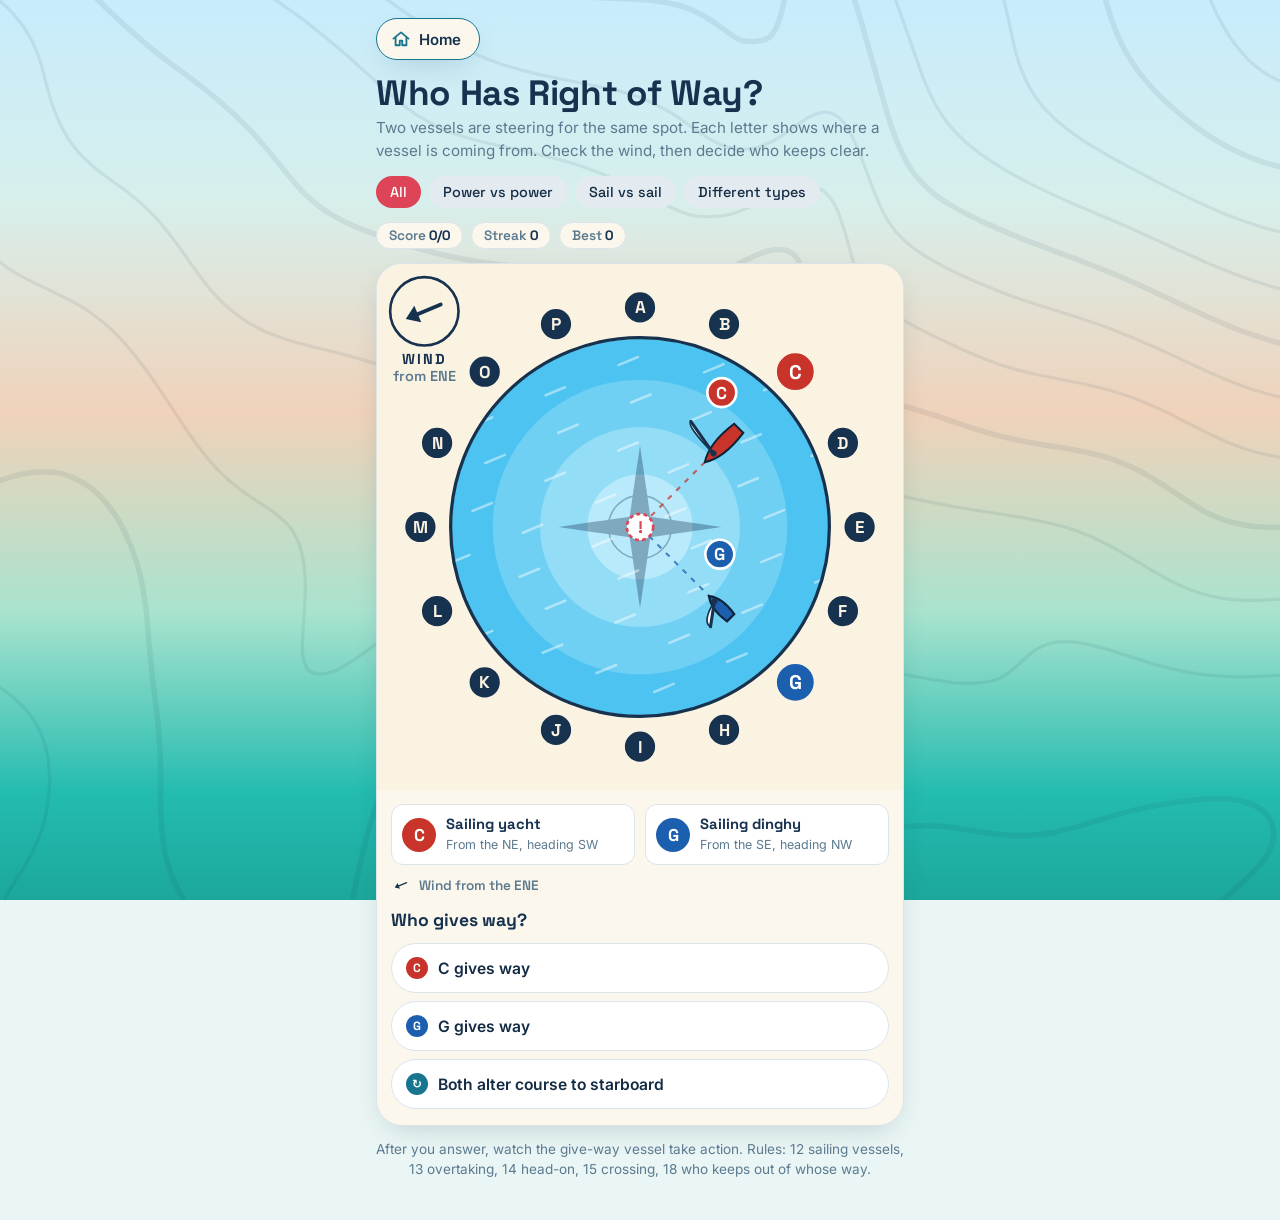
==== commit 6ea61989: "Update" ====
--- a/right-of-way/index.html
+++ b/right-of-way/index.html
@@ -287,6 +287,13 @@
   const plan=[null,null];who.forEach(i=>plan[i]={turn:90,slow:.2});return plan;
 }
 let anim=null;
+// bring the chart fully into view before the boats move (the answer buttons can be lower down the screen)
+function showChart(then){
+  const c=document.getElementById('chart'),r=c.getBoundingClientRect(),top=70; // leave room for the Home button
+  if(r.top>=top&&r.bottom<=innerHeight){then();return}
+  scrollTo({top:scrollY+r.top-top,behavior:'smooth'});
+  setTimeout(then,550);
+}
 function play(){
   cancelAnimationFrame(anim);
   const {frames}=simulate(bestPlan(),DUR,true);
@@ -336,12 +343,12 @@
   r.className='result '+(ok?'ok':'bad');
   r.innerHTML=`<h2>${ok?'Correct!':'Not quite.'} ${head}</h2><p>${e.main}</p>${e.act?`<p>${e.act}</p>`:''}${e.notes.map(n=>`<p class="note">${n}</p>`).join('')}<span class="rule">${S.rule}</span>`;
   r.hidden=false;document.getElementById('btns').hidden=false;
-  renderStats();play();
+  renderStats();showChart(play);
 }
 document.getElementById('opts').addEventListener('click',e=>{const b=e.target.closest('.opt');if(b)answer(b.dataset.v)});
 document.getElementById('chips').addEventListener('click',e=>{const b=e.target.closest('.chip');if(!b)return;st.mode=b.dataset.m;save();newSituation()});
 document.getElementById('b-next').onclick=()=>{newSituation();window.scrollTo({top:0,behavior:'smooth'})};
-document.getElementById('b-replay').onclick=()=>{placeBoats(S.p.map(q=>[CX+q[0],CY+q[1]]),S.h);setTimeout(play,250)};
+document.getElementById('b-replay').onclick=()=>{cancelAnimationFrame(anim);placeBoats(S.p.map(q=>[CX+q[0],CY+q[1]]),S.h);showChart(()=>setTimeout(play,250))};
 newSituation();
 </script>
 <script src="../shared/js/app.js"></script>
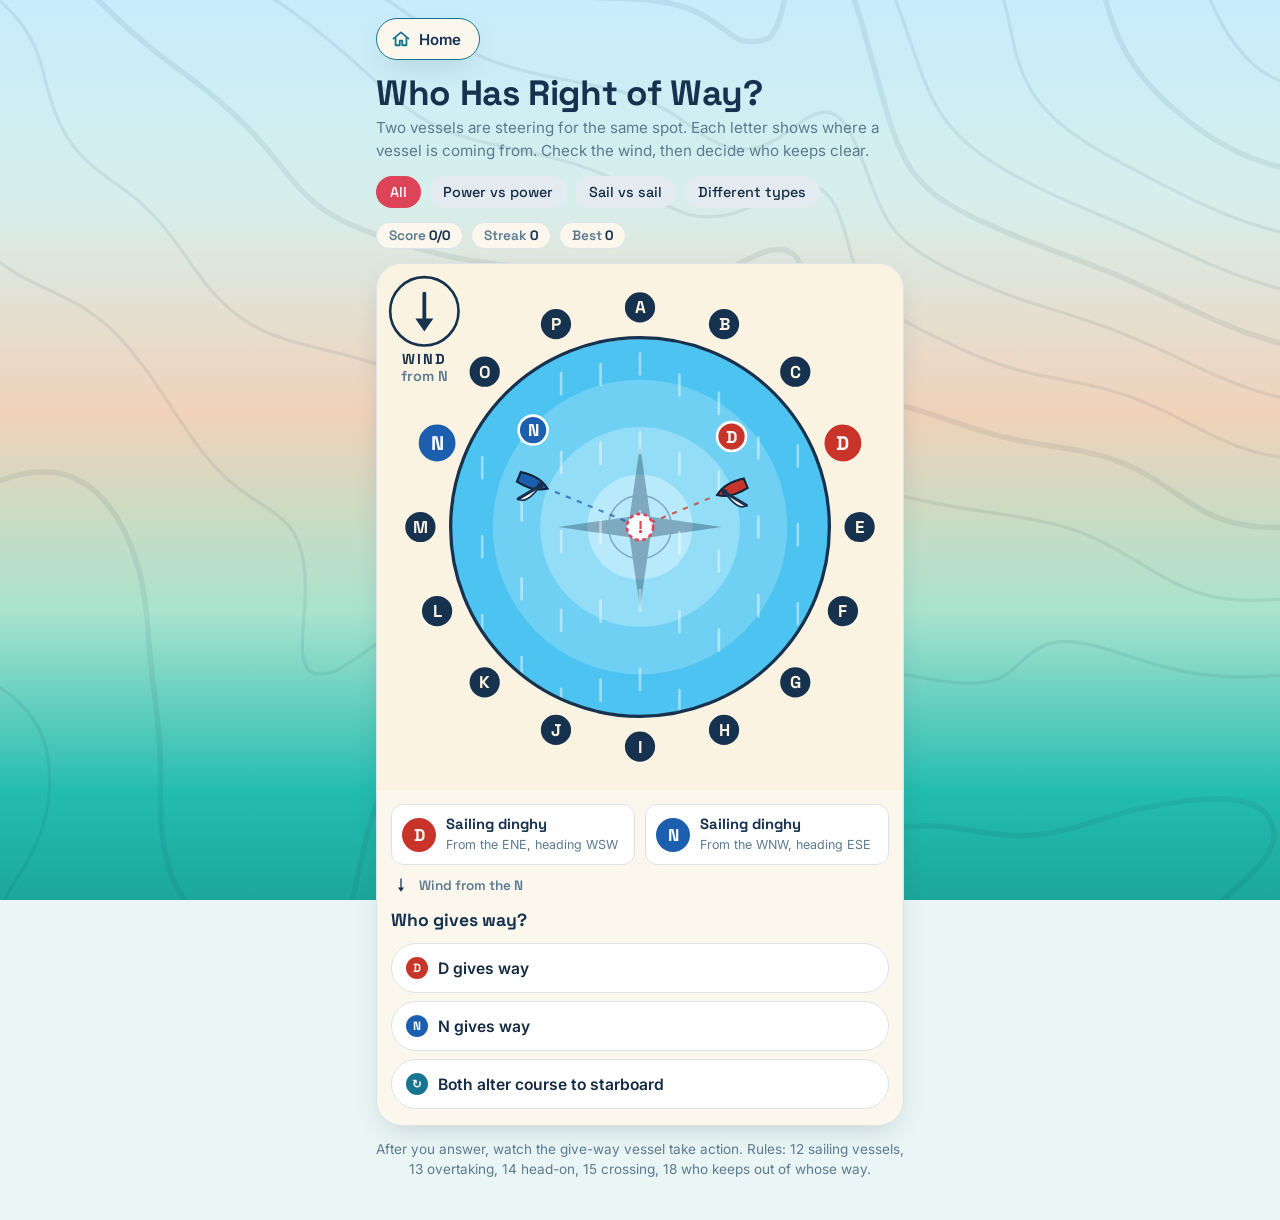
==== commit 9f39037b: "Update" ====
--- a/right-of-way/index.html
+++ b/right-of-way/index.html
@@ -126,16 +126,20 @@
     else{k1=pick(ALLK);k2=pick(ALLK);if(mode==='mixed'&&RANK[TYPES[k1].cat]===RANK[TYPES[k2].cat])continue}
     const t=[TYPES[k1],TYPES[k2]];
     const idx=[rnd(16),rnd(16)];if(idx[0]===idx[1])continue;
+    // about a third of the time (not sail vs sail) set up an overtaking: courses close together, one vessel well astern
+    const forceOver=mode!=='sail'&&Math.random()<.3;
+    if(forceOver)idx[1]=(idx[0]+pick([1,2,-1,-2])+16)%16;
     // letter = where she comes from, so she heads the opposite way, towards the centre
     const h=idx.map(i=>(i*22.5+180)%360),wi=rnd(16),w=wi*22.5;        // w = direction the wind blows FROM
     const rwa=h.map(x=>norm(w-x));                          // wind angle on each bow: + starboard, - port
     // sailing vessels can't point closer than 45° to the wind, and a dead run makes the tack unclear
     if(t.some((x,i)=>x.cat==='sail'&&(Math.abs(rwa[i])<45||Math.abs(rwa[i])>157.5)))continue;
-    const s=t.map(x=>x.spd*(.85+Math.random()*.3));
+    const s=t.map(x=>x.spd*(.55+Math.random()*.65));        // speeds vary, so one may be much faster (overtaking)
     let p=h.map((x,i)=>{const v=vel(x);return [-v[0]*s[i],-v[1]*s[i]]});
     const d=p.map(q=>Math.hypot(q[0],q[1])),m=Math.max(...d);
-    if(Math.min(...d)/m<.45)continue;                       // keep both vessels well away from the centre
+    const ratio=Math.min(...d)/m;if(ratio<.08)continue;    // the nearer vessel must not start on top of the centre
     const k=88/m;p=p.map(q=>[q[0]*k,q[1]*k]);
+    if(forceOver){const dd=[80+rnd(9),8+rnd(18)];if(Math.random()<.5)dd.reverse();p=h.map((x,i)=>{const v=vel(x);return [-v[0]*dd[i],-v[1]*dd[i]]})}
     if(Math.hypot(p[0][0]-p[1][0],p[0][1]-p[1][1])<42)continue; // start far enough apart to read the picture
     const rb12=norm(brg(p[1][0]-p[0][0],p[1][1]-p[0][1])-h[0]); // where 2 is, seen from 1 (+ = starboard)
     const rb21=norm(brg(p[0][0]-p[1][0],p[0][1]-p[1][1])-h[1]);
@@ -145,6 +149,9 @@
     const headOn=bothPow&&Math.abs(rb12)<6&&Math.abs(rb21)<6;
     if(bothPow&&!headOn&&Math.abs(rb12)<20&&Math.abs(rb21)<20)continue; // "nearly head-on": leave out, it's a judgement call
     let over=0;if(Math.abs(rb12)>112.5)over=2;else if(Math.abs(rb21)>112.5)over=1; // vessel number that is overtaking
+    if(!over&&ratio<.45)continue;
+    if(forceOver&&!over)continue;
+    if(over&&t[over-1].spd<t[2-over].spd)continue;          // the overtaking vessel must be the faster type                           // only an overtaken vessel may start close to the centre (gives the overtaker sea room)
     let give,kind,rule,why=[],tack=null;
     const n1=0,n2=1,R=[RANK[t[0].cat],RANK[t[1].cat]];
     if(over){
@@ -234,6 +241,7 @@
   return `<g transform="rotate(${w+180})"><line x1="0" y1="${size*.75}" x2="0" y2="${-size*.45}" stroke="#16324F" stroke-width="${size*.16}" stroke-linecap="round"/><polygon points="0,${-size*.85} ${size*.38},${-size*.3} ${-size*.38},${-size*.3}" fill="#16324F"/></g>`;
 }
 function drawChart(){
+  drawnHd[0]=drawnHd[1]=null;
   const el=document.getElementById('chart');
   let streaks='';for(let x=-150;x<=150;x+=30){const off=rnd(60);streaks+=`<line class="streak" x1="${x}" y1="-170" x2="${x}" y2="170" stroke="#FFFFFF" stroke-width="2" stroke-linecap="round" stroke-dasharray="16 44" style="stroke-dashoffset:${off}px;animation-delay:-${(off/25).toFixed(2)}s"/>`}
   let ring='';for(let i=0;i<16;i++)ring+=ringLetter(i,S.idx.indexOf(i));
@@ -253,38 +261,71 @@
    ${boats}`;
   placeBoats(S.p.map(q=>[CX+q[0],CY+q[1]]),S.h);
 }
+const drawnHd=[null,null];
 function placeBoats(pos,hd){
   pos.forEach((q,i)=>{const g=document.getElementById('v'+i);if(!g)return;
     g.setAttribute('transform',`translate(${q[0].toFixed(1)} ${q[1].toFixed(1)})`);
-    g.querySelector('.rot').setAttribute("transform",`rotate(${hd[i].toFixed(1)}) scale(1.3)`)});
+    const r=g.querySelector('.rot');
+    // a boat with a sail re-trims it as she turns, so the boom stays on the side away from the wind
+    if(S.t[i].draw==='yacht'||S.t[i].draw==='dinghy'){if(drawnHd[i]===null||Math.abs(norm(hd[i]-drawnHd[i]))>3){r.innerHTML=vessel(S.t[i],C[i],norm(S.w-hd[i]));drawnHd[i]=hd[i]}}
+    r.setAttribute("transform",`rotate(${hd[i].toFixed(1)}) scale(1.3)`)});
 }
 
 // ---------- after answering: show the manoeuvre ----------
-// Both keep going towards the centre; the give-way vessel (or both, head-on) turns to starboard and may slow.
-// We try a few turns and pick the first that keeps a safe gap, so the picture never shows a collision.
+// The stand-on vessel keeps her course and speed (Rule 17). The give-way vessel (or both, head-on) takes
+// early, substantial action (Rule 16): a clear turn to starboard, and she slows if needed. A manoeuvre is only
+// shown if it obeys the rules:
+//  - she passes at a safe distance, measured hull to hull including any tow or net (Rule 8)
+//  - the give-way vessel never crosses ahead of the stand-on vessel (Rule 15)
+//  - head-on, both pass port to port (Rule 14)
 const DUR=4.2,MEET=3;                                       // seconds of animation; without action they meet at 3 s
+const LEN={motor:[13,13],ship:[22,16],tug:[11,38],yacht:[14,14],dinghy:[9,9],fishing:[12,30],dredger:[16,16]}; // [bow, stern incl. tow/net] in drawing units
+const CLEAR=18;                                             // minimum clear water between the two outlines
+function outline(i,pos,hd){                                 // points along the vessel's centreline, bow to end of tow/net
+  const [f,b]=LEN[S.t[i].draw].map(x=>x*1.3),v=vel(hd),pts=[];
+  for(let k=0;k<=6;k++){const d=f-(f+b)*k/6;pts.push([pos[0]+v[0]*d,pos[1]+v[1]*d])}
+  return pts;
+}
+function gap(pos,hd){                                       // distance between the two outlines, less half their beam
+  const A=outline(0,pos[0],hd[0]),B=outline(1,pos[1],hd[1]);let m=1e9;
+  for(const a of A)for(const b of B)m=Math.min(m,Math.hypot(a[0]-b[0],a[1]-b[1]));
+  return m-12;
+}
 function simulate(plan,tEnd,collect){
   const pos=S.p.map(q=>[CX+q[0],CY+q[1]]),hd=[...S.h],sp=S.p.map(q=>Math.hypot(q[0],q[1])/MEET);
-  let minD=1e9,frames=[];const dt=1/30;
+  const g=S.give==='both'?null:S.give-1,so=g===null?null:1-g;
+  let minGap=1e9,frames=[],crossedAhead=false,prevAcross=null,cpa=null;const dt=1/30;
   for(let tt=0;tt<=tEnd+1e-9;tt+=dt){
     for(let i=0;i<2;i++){
       const pl=plan[i];let f=1;
       if(pl&&tt>.25){const k=Math.min(1,(tt-.25)/.7);hd[i]=S.h[i]+pl.turn*k;f=1-(1-pl.slow)*k}
       const v=vel(hd[i]);pos[i][0]+=v[0]*sp[i]*f*dt;pos[i][1]+=v[1]*sp[i]*f*dt;
     }
-    minD=Math.min(minD,Math.hypot(pos[0][0]-pos[1][0],pos[0][1]-pos[1][1]));
+    const gp=gap(pos,hd);
+    if(gp<minGap){minGap=gp;cpa=[norm(brg(pos[1][0]-pos[0][0],pos[1][1]-pos[0][1])-hd[0]),norm(brg(pos[0][0]-pos[1][0],pos[0][1]-pos[1][1])-hd[1])]}
+    if(g!==null){                                           // did the give-way vessel cut across the stand-on vessel's bow?
+      const v=vel(hd[so]),rx=pos[g][0]-pos[so][0],ry=pos[g][1]-pos[so][1];
+      const along=rx*v[0]+ry*v[1],across=Math.sign(rx*v[1]-ry*v[0]);
+      if(prevAcross!==null&&across!==0&&across!==prevAcross&&along>0&&along<220)crossedAhead=true;
+      if(across!==0)prevAcross=across;
+    }
     if(collect)frames.push([pos.map(q=>[...q]),[...hd]]);
   }
-  return {minD,frames};
+  const portToPort=cpa&&cpa[0]<0&&cpa[1]<0;
+  const ok=minGap>CLEAR&&!crossedAhead&&(S.give!=='both'||portToPort);
+  return {minGap,crossedAhead,portToPort,ok,frames};
 }
 function bestPlan(){
+  // first choice: a turn to starboard (slowing down if needed); only if no starboard turn obeys the rules,
+  // a turn to port that keeps away from the other vessel (never head-on: Rule 14 says starboard)
   const who=S.give==='both'?[0,1]:[S.give-1];
-  const turns=S.give==='both'?[30,45,60,75]:[40,60,80,100,120,140],slows=[1,.7,.5,.3,.15];
-  for(const sl of slows)for(const tu of turns){
-    const plan=[null,null];who.forEach(i=>plan[i]={turn:tu,slow:sl});
-    if(simulate(plan,DUR+1.5).minD>40)return plan;
+  const turns=S.give==='both'?[30,45,60,75]:[40,60,80,100,120];
+  const sides=S.give==='both'?[1]:[1,-1];
+  for(const side of sides)for(const sl of [1,.7,.5,.3,.15])for(const tu of turns){
+    const plan=[null,null];who.forEach(i=>plan[i]={turn:tu*side,slow:sl});
+    if(simulate(plan,DUR+1.5).ok)return {plan,ok:true};
   }
-  const plan=[null,null];who.forEach(i=>plan[i]={turn:90,slow:.2});return plan;
+  const plan=[null,null];who.forEach(i=>plan[i]={turn:90,slow:.2});return {plan,ok:false};
 }
 let anim=null;
 // bring the chart fully into view before the boats move (the answer buttons can be lower down the screen)
@@ -296,7 +337,7 @@
 }
 function play(){
   cancelAnimationFrame(anim);
-  const {frames}=simulate(bestPlan(),DUR,true);
+  const {frames}=simulate(bestPlan().plan,DUR,true);
   document.getElementById('mark').style.opacity='.25';
   const t0=performance.now();                              // the first frame can arrive just before t0, hence Math.max(0, …)
   const step=now=>{const i=Math.max(0,Math.min(frames.length-1,Math.floor((now-t0)/1000*30)));placeBoats(frames[i][0],frames[i][1]);if(i<frames.length-1)anim=requestAnimationFrame(step)};
@@ -320,7 +361,7 @@
 function newSituation(){
   cancelAnimationFrame(anim);
   // skip the rare layouts where the give-way manoeuvre can't be shown with a clear gap
-  for(let i=0;i<30;i++){S=makeSituation(st.mode);if(simulate(bestPlan(),DUR+1.5).minD>40)break}
+  for(let i=0;i<40;i++){S=makeSituation(st.mode);if(bestPlan().ok)break}
   answered=false;
   drawChart();
   document.getElementById('vrow').innerHTML=S.t.map((t,i)=>`<div class="vcard"><span class="let" style="background:${C[i]}">${LET[S.idx[i]]}</span><span><b>${t.name}</b><small>From the ${PTS[S.idx[i]]}, heading ${PTS[(S.idx[i]+8)%16]}</small></span></div>`).join('');
@@ -338,6 +379,9 @@
   document.querySelectorAll('.opt').forEach(b=>{b.disabled=true;
     if(b.dataset.v===String(S.give))b.classList.add('right');else if(b.dataset.v===String(v))b.classList.add('wrong')});
   const e=explain(S),L=S.idx.map(i=>LET[i]);
+  // if the animation has to use a port turn, say why, so it doesn't look like a mistake
+  const mv=bestPlan().plan.find(x=>x);
+  if(mv&&mv.turn<0&&S.give!=='both')e.notes.unshift(`In the animation ${L[S.give-1]} turns to port: a turn to starboard here would take her across ${L[2-S.give]}'s bow or too close to her. The aim is always to pass well clear and astern (Rules 8 and 16).`);
   const head=S.give==='both'?'Both alter to starboard':`${L[S.give-1]} gives way, ${L[2-S.give]} stands on`;
   const r=document.getElementById('result');
   r.className='result '+(ok?'ok':'bad');
